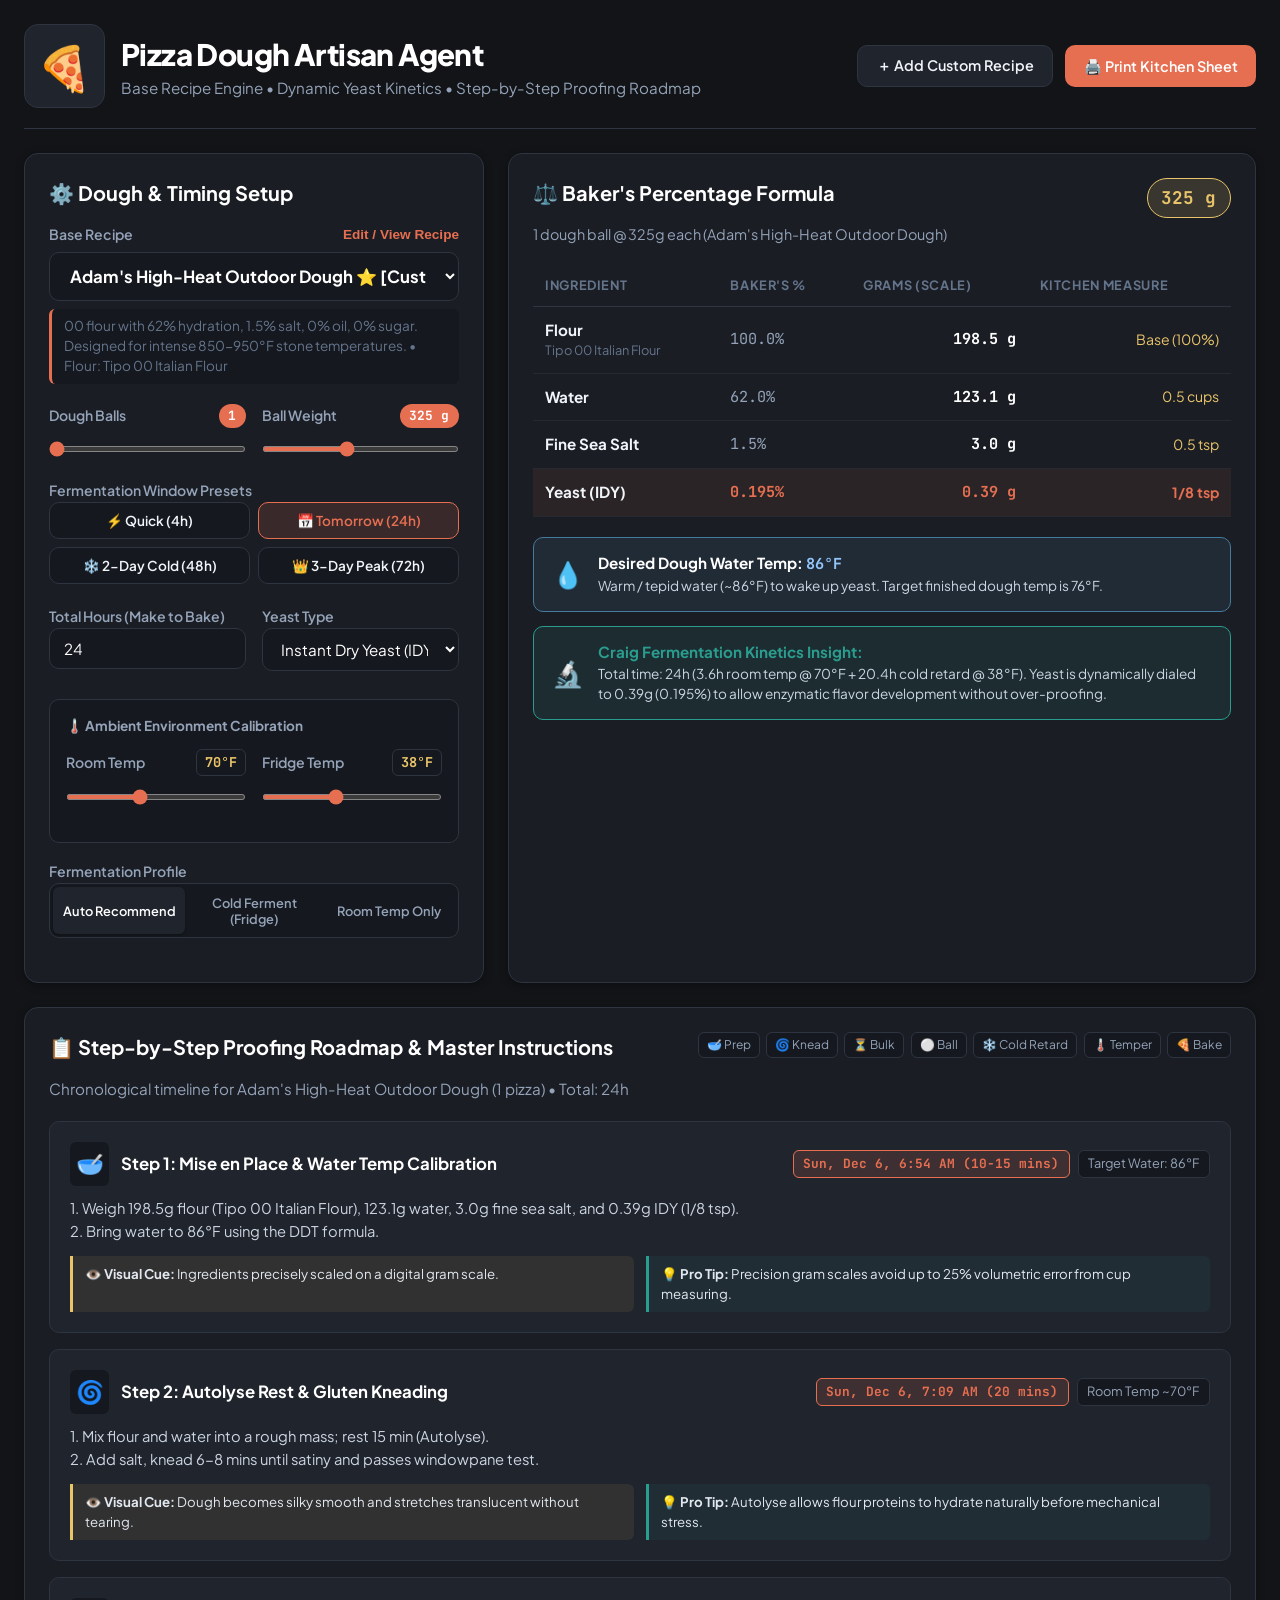
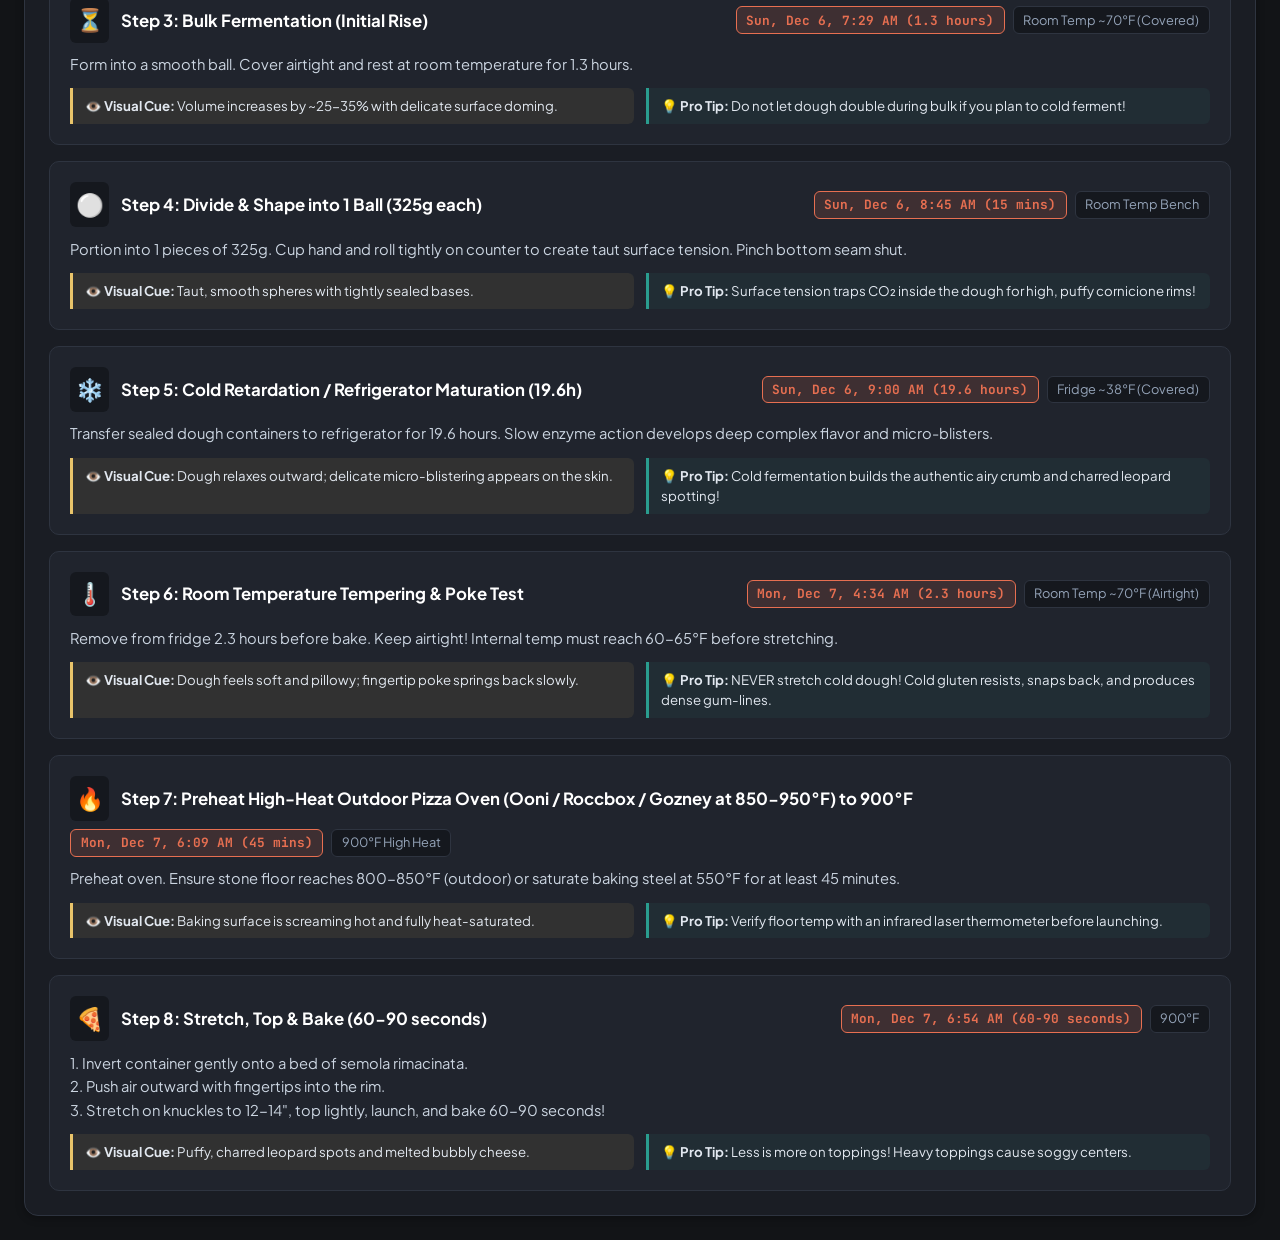
==== web/index.html @ 5084edb1 "feat: initial commit for Pizza Dough Artisan Agent with Railway deployment support" ====
<!DOCTYPE html>
<html lang="en">
<head>
  <meta charset="UTF-8">
  <meta name="viewport" content="width=device-width, initial-scale=1.0">
  <title>🍕 Pizza Dough Artisan Agent</title>
  <link rel="stylesheet" href="style.css">
  <link rel="preconnect" href="https://fonts.googleapis.com">
  <link rel="preconnect" href="https://fonts.gstatic.com" crossorigin>
  <link href="https://fonts.googleapis.com/css2?family=Plus+Jakarta+Sans:wght@400;500;600;700;800&family=JetBrains+Mono:wght@400;600&display=swap" rel="stylesheet">
</head>
<body>
  <div class="app-container">
    <!-- Header -->
    <header class="app-header">
      <div class="header-brand">
        <div class="brand-logo">🍕</div>
        <div>
          <h1>Pizza Dough Artisan Agent</h1>
          <p class="subtitle">Base Recipe Engine • Dynamic Yeast Kinetics • Step-by-Step Proofing Roadmap</p>
        </div>
      </div>
      <div class="header-actions">
        <button id="btn-new-recipe" class="btn btn-secondary">＋ Add Custom Recipe</button>
        <button id="btn-print" class="btn btn-primary">🖨️ Print Kitchen Sheet</button>
      </div>
    </header>

    <!-- Main Grid -->
    <main class="dashboard-grid">
      <!-- Left Column: Controls & Configuration -->
      <section class="card config-card">
        <h2 class="card-title">⚙️ Dough & Timing Setup</h2>

        <!-- Recipe Selector -->
        <div class="form-group">
          <div class="label-row">
            <label for="recipe-select">Base Recipe</label>
            <button id="btn-edit-recipe" class="btn-link">Edit / View Recipe</button>
          </div>
          <select id="recipe-select" class="form-control select-hero">
            <!-- Dynamically populated -->
          </select>
          <div id="recipe-desc" class="recipe-description-badge"></div>
        </div>

        <!-- Dough Scale Controls -->
        <div class="controls-row">
          <div class="form-group half-width">
            <div class="label-row">
              <label for="balls-input">Dough Balls</label>
              <span id="balls-val" class="pill-badge">4</span>
            </div>
            <input type="range" id="balls-slider" min="1" max="12" value="4" class="slider">
          </div>

          <div class="form-group half-width">
            <div class="label-row">
              <label for="weight-input">Ball Weight</label>
              <span id="weight-val" class="pill-badge">260 g</span>
            </div>
            <input type="range" id="weight-slider" min="180" max="520" step="5" value="260" class="slider">
          </div>
        </div>

        <!-- Timing Presets -->
        <div class="form-group">
          <label>Fermentation Window Presets</label>
          <div class="presets-grid">
            <button class="preset-btn" data-hours="4" data-ferment="RT">⚡ Quick (4h)</button>
            <button class="preset-btn active" data-hours="24" data-ferment="CF">📅 Tomorrow (24h)</button>
            <button class="preset-btn" data-hours="48" data-ferment="CF">❄️ 2-Day Cold (48h)</button>
            <button class="preset-btn" data-hours="72" data-ferment="CF">👑 3-Day Peak (72h)</button>
          </div>
        </div>

        <!-- Custom Duration / Ready Target -->
        <div class="controls-row">
          <div class="form-group half-width">
            <label for="hours-input">Total Hours (Make to Bake)</label>
            <input type="number" id="hours-input" min="1" max="120" step="0.5" value="24" class="form-control">
          </div>
          <div class="form-group half-width">
            <label for="yeast-select">Yeast Type</label>
            <select id="yeast-select" class="form-control">
              <option value="IDY" selected>Instant Dry Yeast (IDY)</option>
              <option value="ADY">Active Dry Yeast (ADY)</option>
              <option value="CY">Fresh / Cake Yeast (CY)</option>
              <option value="SOURDOUGH">Sourdough Starter (Levain)</option>
            </select>
          </div>
        </div>

        <!-- Ambient Temperatures -->
        <div class="ambient-box">
          <div class="ambient-header">🌡️ Ambient Environment Calibration</div>
          <div class="controls-row">
            <div class="form-group half-width">
              <div class="label-row">
                <label for="room-temp-slider">Room Temp</label>
                <span id="room-temp-val" class="mono-badge">70°F</span>
              </div>
              <input type="range" id="room-temp-slider" min="60" max="85" value="70" class="slider">
            </div>
            <div class="form-group half-width">
              <div class="label-row">
                <label for="fridge-temp-slider">Fridge Temp</label>
                <span id="fridge-temp-val" class="mono-badge">38°F</span>
              </div>
              <input type="range" id="fridge-temp-slider" min="34" max="44" value="38" class="slider">
            </div>
          </div>
        </div>

        <!-- Fermentation Profile Mode -->
        <div class="form-group" style="margin-top: 1rem;">
          <label>Fermentation Profile</label>
          <div class="segmented-control">
            <button class="segment-btn active" data-mode="AUTO">Auto Recommend</button>
            <button class="segment-btn" data-mode="CF">Cold Ferment (Fridge)</button>
            <button class="segment-btn" data-mode="RT">Room Temp Only</button>
          </div>
        </div>
      </section>

      <!-- Right Column: Live Scaled Formula & DDT -->
      <section class="card formula-card">
        <div class="card-header-flex">
          <div>
            <h2 class="card-title">⚖️ Baker's Percentage Formula</h2>
            <p id="formula-meta" class="formula-subtitle">4 balls @ 260g = 1,040g total dough</p>
          </div>
          <div class="total-weight-pill" id="total-weight-display">1,040 g</div>
        </div>

        <!-- Dynamic Ingredients Table -->
        <div class="table-container">
          <table class="formula-table">
            <thead>
              <tr>
                <th>Ingredient</th>
                <th>Baker's %</th>
                <th class="text-right">Grams (Scale)</th>
                <th class="text-right">Kitchen Measure</th>
              </tr>
            </thead>
            <tbody id="ingredients-tbody">
              <!-- Dynamically populated -->
            </tbody>
          </table>
        </div>

        <!-- DDT Banner -->
        <div class="ddt-banner">
          <div class="ddt-icon">💧</div>
          <div class="ddt-content">
            <div class="ddt-title">Desired Dough Water Temp: <span id="ddt-temp">87°F</span></div>
            <div class="ddt-desc" id="ddt-desc">Lukewarm tap water to hit target 76°F finished dough.</div>
          </div>
        </div>

        <!-- Yeast Kinetic Insight Banner -->
        <div class="kinetic-banner">
          <div class="kinetic-icon">🔬</div>
          <div class="kinetic-content">
            <div class="kinetic-title">Craig Fermentation Kinetics Insight:</div>
            <div class="kinetic-desc" id="kinetic-desc">Calculated based on equivalent room-temperature fermentation hours.</div>
          </div>
        </div>
      </section>

      <!-- Full-Width Bottom Section: Chronological Proofing Roadmap -->
      <section class="card schedule-card full-width">
        <div class="card-header-flex">
          <div>
            <h2 class="card-title">📋 Step-by-Step Proofing Roadmap & Master Instructions</h2>
            <p class="subtitle" id="schedule-subtitle">Timestamped steps from mixing to baking</p>
          </div>
          <div class="timeline-legend">
            <span class="legend-badge">🥣 Prep</span>
            <span class="legend-badge">🌀 Knead</span>
            <span class="legend-badge">⏳ Bulk</span>
            <span class="legend-badge">⚪ Ball</span>
            <span class="legend-badge">❄️ Cold Retard</span>
            <span class="legend-badge">🌡️ Temper</span>
            <span class="legend-badge">🍕 Bake</span>
          </div>
        </div>

        <!-- Timeline Container -->
        <div class="timeline-wrapper" id="timeline-steps">
          <!-- Dynamically populated -->
        </div>
      </section>
    </main>

    <!-- Recipe Modal (Add / Edit) -->
    <div id="recipe-modal" class="modal-backdrop hidden">
      <div class="modal-card">
        <div class="modal-header">
          <h3 id="modal-title">Custom Base Recipe</h3>
          <button id="modal-close" class="modal-close-btn">&times;</button>
        </div>
        <form id="recipe-form" class="modal-body">
          <div class="form-group">
            <label for="rec-id">Recipe ID (Slug)</label>
            <input type="text" id="rec-id" required class="form-control" placeholder="e.g. adams_secret_crust">
          </div>
          <div class="form-group">
            <label for="rec-name">Recipe Display Name</label>
            <input type="text" id="rec-name" required class="form-control" placeholder="e.g. Adam's Cold-Ferment NY Style">
          </div>
          <div class="form-group">
            <label for="rec-flour">Recommended Flour Type</label>
            <input type="text" id="rec-flour" class="form-control" placeholder="e.g. King Arthur Bread Flour or Caputo 00">
          </div>

          <div class="controls-row">
            <div class="form-group quarter-width">
              <label for="rec-hyd">Hydration %</label>
              <input type="number" id="rec-hyd" step="0.5" required class="form-control" value="65.0">
            </div>
            <div class="form-group quarter-width">
              <label for="rec-salt">Salt %</label>
              <input type="number" id="rec-salt" step="0.1" required class="form-control" value="2.4">
            </div>
            <div class="form-group quarter-width">
              <label for="rec-oil">Oil %</label>
              <input type="number" id="rec-oil" step="0.1" class="form-control" value="2.0">
            </div>
            <div class="form-group quarter-width">
              <label for="rec-sugar">Sugar %</label>
              <input type="number" id="rec-sugar" step="0.1" class="form-control" value="1.5">
            </div>
          </div>

          <div class="controls-row">
            <div class="form-group half-width">
              <label for="rec-weight">Default Ball Weight (g)</label>
              <input type="number" id="rec-weight" class="form-control" value="260">
            </div>
            <div class="form-group half-width">
              <label for="rec-balls">Default Balls</label>
              <input type="number" id="rec-balls" class="form-control" value="4">
            </div>
          </div>

          <div class="controls-row">
            <div class="form-group half-width">
              <label for="rec-oven">Oven Setup</label>
              <input type="text" id="rec-oven" class="form-control" value="Home Oven (550°F / Pizza Steel)">
            </div>
            <div class="form-group half-width">
              <label for="rec-temp">Bake Temp (°F)</label>
              <input type="number" id="rec-temp" class="form-control" value="550">
            </div>
          </div>

          <div class="form-group">
            <label for="rec-notes">Notes & Instructions</label>
            <textarea id="rec-notes" class="form-control" rows="2" placeholder="Tips for stretching, toppings, or flour mixes..."></textarea>
          </div>

          <div class="modal-footer">
            <button type="button" id="btn-delete-recipe" class="btn btn-danger hidden">Delete Recipe</button>
            <div style="flex: 1;"></div>
            <button type="button" id="btn-cancel-modal" class="btn btn-secondary">Cancel</button>
            <button type="submit" class="btn btn-primary">Save Recipe</button>
          </div>
        </form>
      </div>
    </div>
  </div>

  <script src="app.js"></script>
</body>
</html>
---- web/style.css ----
/* Modern Dark Pizza Artisan Theme */
:root {
  --bg-primary: #121417;
  --bg-secondary: #1a1d24;
  --bg-card: #20242d;
  --bg-input: #15181e;
  --border-color: #2e3440;
  --border-hover: #434c5e;
  
  --accent-pizza: #e76f51;
  --accent-pizza-hover: #f48265;
  --accent-crust: #e9c46a;
  --accent-basil: #2a9d8f;
  --accent-blue: #457b9d;
  --text-main: #f1f5f9;
  --text-muted: #94a3b8;
  --text-dim: #64748b;
  
  --radius-sm: 6px;
  --radius-md: 10px;
  --radius-lg: 14px;
  --shadow-sm: 0 2px 8px rgba(0,0,0,0.3);
  --shadow-lg: 0 10px 25px rgba(0,0,0,0.45);
}

* {
  box-sizing: border-box;
  margin: 0;
  padding: 0;
}

body {
  background-color: var(--bg-primary);
  color: var(--text-main);
  font-family: 'Plus Jakarta Sans', -apple-system, BlinkMacSystemFont, sans-serif;
  line-height: 1.5;
  padding: 1.5rem;
  min-height: 100vh;
}

.app-container {
  max-width: 1400px;
  margin: 0 auto;
}

/* Header */
.app-header {
  display: flex;
  justify-content: space-between;
  align-items: center;
  margin-bottom: 1.5rem;
  padding-bottom: 1.25rem;
  border-bottom: 1px solid var(--border-color);
  flex-wrap: wrap;
  gap: 1rem;
}

.header-brand {
  display: flex;
  align-items: center;
  gap: 1rem;
}

.brand-logo {
  font-size: 2.75rem;
  background: var(--bg-card);
  padding: 0.5rem 0.75rem;
  border-radius: var(--radius-lg);
  border: 1px solid var(--border-color);
}

h1 {
  font-size: 1.85rem;
  font-weight: 800;
  letter-spacing: -0.02em;
  color: #fff;
}

.subtitle {
  color: var(--text-muted);
  font-size: 0.95rem;
}

.header-actions {
  display: flex;
  gap: 0.75rem;
}

/* Buttons */
.btn {
  font-family: inherit;
  font-size: 0.9rem;
  font-weight: 600;
  padding: 0.65rem 1.15rem;
  border-radius: var(--radius-md);
  border: none;
  cursor: pointer;
  transition: all 0.15s ease;
  display: inline-flex;
  align-items: center;
  gap: 0.5rem;
}

.btn-primary {
  background: var(--accent-pizza);
  color: #fff;
}
.btn-primary:hover {
  background: var(--accent-pizza-hover);
  transform: translateY(-1px);
}

.btn-secondary {
  background: var(--bg-card);
  color: var(--text-main);
  border: 1px solid var(--border-color);
}
.btn-secondary:hover {
  background: var(--border-color);
}

.btn-danger {
  background: #dc2626;
  color: #fff;
}
.btn-danger:hover {
  background: #b91c1c;
}

.btn-link {
  background: none;
  border: none;
  color: var(--accent-pizza);
  font-size: 0.85rem;
  font-weight: 600;
  cursor: pointer;
}
.btn-link:hover {
  text-decoration: underline;
}

/* Grid Layout */
.dashboard-grid {
  display: grid;
  grid-template-columns: 460px 1fr;
  gap: 1.5rem;
}

@media (max-width: 1024px) {
  .dashboard-grid {
    grid-template-columns: 1fr;
  }
}

.card {
  background: var(--bg-secondary);
  border: 1px solid var(--border-color);
  border-radius: var(--radius-lg);
  padding: 1.5rem;
  box-shadow: var(--shadow-sm);
}

.card-title {
  font-size: 1.25rem;
  font-weight: 700;
  margin-bottom: 1rem;
  color: #fff;
  display: flex;
  align-items: center;
  gap: 0.5rem;
}

.card-header-flex {
  display: flex;
  justify-content: space-between;
  align-items: flex-start;
  margin-bottom: 1.25rem;
  flex-wrap: wrap;
  gap: 0.75rem;
}

.full-width {
  grid-column: 1 / -1;
}

/* Forms & Inputs */
.form-group {
  margin-bottom: 1.25rem;
}

.label-row {
  display: flex;
  justify-content: space-between;
  align-items: center;
  margin-bottom: 0.4rem;
}

label {
  font-size: 0.88rem;
  font-weight: 600;
  color: var(--text-muted);
}

.form-control {
  width: 100%;
  padding: 0.65rem 0.85rem;
  background: var(--bg-input);
  border: 1px solid var(--border-color);
  border-radius: var(--radius-md);
  color: #fff;
  font-family: inherit;
  font-size: 0.95rem;
  outline: none;
  transition: border-color 0.15s ease;
}

.form-control:focus {
  border-color: var(--accent-pizza);
}

select.form-control {
  cursor: pointer;
}

.select-hero {
  font-size: 1.05rem;
  font-weight: 700;
  color: #fff;
  padding: 0.75rem 1rem;
}

.recipe-description-badge {
  margin-top: 0.5rem;
  font-size: 0.85rem;
  color: var(--text-dim);
  background: var(--bg-input);
  padding: 0.45rem 0.75rem;
  border-radius: var(--radius-sm);
  border-left: 3px solid var(--accent-pizza);
}

.controls-row {
  display: flex;
  gap: 1rem;
}
.half-width { flex: 1; }
.quarter-width { flex: 1; }

.pill-badge {
  background: var(--accent-pizza);
  color: #fff;
  font-size: 0.8rem;
  font-weight: 700;
  padding: 0.15rem 0.6rem;
  border-radius: 999px;
  font-family: 'JetBrains Mono', monospace;
}

.mono-badge {
  background: var(--bg-input);
  color: var(--accent-crust);
  font-size: 0.85rem;
  font-weight: 700;
  padding: 0.15rem 0.5rem;
  border-radius: var(--radius-sm);
  border: 1px solid var(--border-color);
  font-family: 'JetBrains Mono', monospace;
}

/* Sliders */
.slider {
  width: 100%;
  accent-color: var(--accent-pizza);
  cursor: pointer;
  height: 6px;
  background: var(--bg-input);
  border-radius: 4px;
}

/* Presets Grid */
.presets-grid {
  display: grid;
  grid-template-columns: repeat(2, 1fr);
  gap: 0.5rem;
}

.preset-btn {
  background: var(--bg-input);
  border: 1px solid var(--border-color);
  color: var(--text-main);
  padding: 0.55rem 0.75rem;
  border-radius: var(--radius-md);
  font-family: inherit;
  font-size: 0.85rem;
  font-weight: 600;
  cursor: pointer;
  transition: all 0.15s ease;
}

.preset-btn:hover {
  background: var(--border-color);
}

.preset-btn.active {
  background: rgba(231, 111, 81, 0.15);
  border-color: var(--accent-pizza);
  color: var(--accent-pizza);
}

/* Ambient Box */
.ambient-box {
  background: var(--bg-input);
  border: 1px solid var(--border-color);
  border-radius: var(--radius-md);
  padding: 1rem;
  margin-top: 0.5rem;
}

.ambient-header {
  font-size: 0.85rem;
  font-weight: 700;
  color: var(--text-muted);
  margin-bottom: 0.75rem;
}

/* Segmented Control */
.segmented-control {
  display: flex;
  background: var(--bg-input);
  border: 1px solid var(--border-color);
  border-radius: var(--radius-md);
  padding: 3px;
  gap: 3px;
}

.segment-btn {
  flex: 1;
  background: none;
  border: none;
  color: var(--text-muted);
  font-family: inherit;
  font-size: 0.8rem;
  font-weight: 600;
  padding: 0.45rem;
  border-radius: var(--radius-sm);
  cursor: pointer;
  transition: all 0.15s ease;
}

.segment-btn.active {
  background: var(--bg-card);
  color: #fff;
  box-shadow: 0 1px 3px rgba(0,0,0,0.3);
}

/* Formula Table */
.formula-subtitle {
  font-size: 0.9rem;
  color: var(--text-muted);
}

.total-weight-pill {
  background: rgba(233, 196, 106, 0.15);
  color: var(--accent-crust);
  border: 1px solid var(--accent-crust);
  padding: 0.35rem 0.85rem;
  border-radius: 999px;
  font-family: 'JetBrains Mono', monospace;
  font-size: 1.1rem;
  font-weight: 700;
}

.table-container {
  overflow-x: auto;
  margin-bottom: 1.25rem;
}

.formula-table {
  width: 100%;
  border-collapse: collapse;
  font-size: 0.95rem;
}

.formula-table th {
  text-align: left;
  font-size: 0.8rem;
  text-transform: uppercase;
  letter-spacing: 0.05em;
  color: var(--text-dim);
  padding: 0.65rem 0.75rem;
  border-bottom: 1px solid var(--border-color);
}

.formula-table td {
  padding: 0.75rem;
  border-bottom: 1px solid rgba(255, 255, 255, 0.05);
}

.formula-table tbody tr:hover {
  background: rgba(255, 255, 255, 0.02);
}

.text-right { text-align: right; }

.gram-cell {
  font-family: 'JetBrains Mono', monospace;
  font-weight: 700;
  color: #fff;
}

.pct-cell {
  font-family: 'JetBrains Mono', monospace;
  color: var(--text-muted);
}

.kitchen-cell {
  color: var(--accent-crust);
  font-size: 0.88rem;
}

/* Banners */
.ddt-banner, .kinetic-banner {
  display: flex;
  gap: 0.85rem;
  padding: 0.9rem 1.15rem;
  border-radius: var(--radius-md);
  margin-bottom: 0.85rem;
  align-items: center;
}

.ddt-banner {
  background: rgba(69, 123, 157, 0.15);
  border: 1px solid var(--accent-blue);
}

.ddt-icon, .kinetic-icon {
  font-size: 1.6rem;
}

.ddt-title {
  font-weight: 700;
  font-size: 0.95rem;
  color: #fff;
}

.ddt-title span {
  color: #93c5fd;
  font-family: 'JetBrains Mono', monospace;
}

.ddt-desc {
  font-size: 0.85rem;
  color: #cbd5e1;
}

.kinetic-banner {
  background: rgba(42, 157, 143, 0.12);
  border: 1px solid var(--accent-basil);
}

.kinetic-title {
  font-weight: 700;
  font-size: 0.95rem;
  color: var(--accent-basil);
}

.kinetic-desc {
  font-size: 0.85rem;
  color: #cbd5e1;
}

/* Timeline */
.timeline-legend {
  display: flex;
  gap: 0.4rem;
  flex-wrap: wrap;
}

.legend-badge {
  font-size: 0.75rem;
  background: var(--bg-input);
  border: 1px solid var(--border-color);
  padding: 0.2rem 0.5rem;
  border-radius: var(--radius-sm);
  color: var(--text-muted);
}

.timeline-wrapper {
  display: flex;
  flex-direction: column;
  gap: 1rem;
  margin-top: 0.5rem;
}

.milestone-card {
  background: var(--bg-card);
  border: 1px solid var(--border-color);
  border-radius: var(--radius-md);
  padding: 1.25rem;
  position: relative;
  transition: transform 0.15s ease, border-color 0.15s ease;
}

.milestone-card:hover {
  border-color: var(--border-hover);
  transform: translateX(4px);
}

.milestone-header {
  display: flex;
  justify-content: space-between;
  align-items: center;
  margin-bottom: 0.65rem;
  flex-wrap: wrap;
  gap: 0.5rem;
}

.milestone-title-row {
  display: flex;
  align-items: center;
  gap: 0.75rem;
}

.milestone-icon {
  font-size: 1.4rem;
  background: var(--bg-input);
  padding: 0.35rem;
  border-radius: var(--radius-sm);
}

.milestone-title {
  font-size: 1.05rem;
  font-weight: 700;
  color: #fff;
}

.milestone-badges {
  display: flex;
  gap: 0.5rem;
  align-items: center;
}

.badge-time {
  background: rgba(231, 111, 81, 0.15);
  color: var(--accent-pizza);
  border: 1px solid var(--accent-pizza);
  font-size: 0.8rem;
  font-weight: 700;
  padding: 0.2rem 0.6rem;
  border-radius: var(--radius-sm);
  font-family: 'JetBrains Mono', monospace;
}

.badge-temp {
  background: var(--bg-input);
  color: var(--text-muted);
  border: 1px solid var(--border-color);
  font-size: 0.8rem;
  padding: 0.2rem 0.6rem;
  border-radius: var(--radius-sm);
}

.milestone-instructions {
  color: #cbd5e1;
  font-size: 0.92rem;
  line-height: 1.6;
  margin-bottom: 0.75rem;
  white-space: pre-line;
}

.milestone-callouts {
  display: grid;
  grid-template-columns: 1fr 1fr;
  gap: 0.75rem;
  margin-top: 0.5rem;
}

@media (max-width: 768px) {
  .milestone-callouts {
    grid-template-columns: 1fr;
  }
}

.cue-box {
  background: rgba(233, 196, 106, 0.08);
  border-left: 3px solid var(--accent-crust);
  padding: 0.5rem 0.75rem;
  border-radius: 0 var(--radius-sm) var(--radius-sm) 0;
  font-size: 0.83rem;
  color: #e2e8f0;
}

.tip-box {
  background: rgba(42, 157, 143, 0.08);
  border-left: 3px solid var(--accent-basil);
  padding: 0.5rem 0.75rem;
  border-radius: 0 var(--radius-sm) var(--radius-sm) 0;
  font-size: 0.83rem;
  color: #e2e8f0;
}

/* Modal */
.modal-backdrop {
  position: fixed;
  top: 0;
  left: 0;
  right: 0;
  bottom: 0;
  background: rgba(0, 0, 0, 0.75);
  display: flex;
  align-items: center;
  justify-content: center;
  z-index: 1000;
  padding: 1rem;
}

.modal-backdrop.hidden {
  display: none;
}

.modal-card {
  background: var(--bg-secondary);
  border: 1px solid var(--border-color);
  border-radius: var(--radius-lg);
  width: 100%;
  max-width: 650px;
  max-height: 90vh;
  overflow-y: auto;
  box-shadow: var(--shadow-lg);
}

.modal-header {
  display: flex;
  justify-content: space-between;
  align-items: center;
  padding: 1.25rem 1.5rem;
  border-bottom: 1px solid var(--border-color);
}

.modal-header h3 {
  font-size: 1.3rem;
  font-weight: 700;
}

.modal-close-btn {
  background: none;
  border: none;
  font-size: 1.75rem;
  color: var(--text-muted);
  cursor: pointer;
}
.modal-close-btn:hover { color: #fff; }

.modal-body {
  padding: 1.5rem;
}

.modal-footer {
  display: flex;
  gap: 0.75rem;
  margin-top: 1.5rem;
  padding-top: 1.25rem;
  border-top: 1px solid var(--border-color);
}

.hidden { display: none !important; }

/* Print Styles */
@media print {
  body {
    background: #fff !important;
    color: #000 !important;
    padding: 0 !important;
  }
  .app-header button, .config-card, .segmented-control, .presets-grid, .btn-link {
    display: none !important;
  }
  .dashboard-grid {
    display: block !important;
  }
  .card {
    background: #fff !important;
    border: 1px solid #ccc !important;
    color: #000 !important;
    box-shadow: none !important;
    margin-bottom: 1.5rem !important;
    page-break-inside: avoid;
  }
  .card-title, h1, .milestone-title {
    color: #000 !important;
  }
  .formula-table th, .formula-table td {
    color: #000 !important;
    border-bottom: 1px solid #ddd !important;
  }
  .gram-cell, .pct-cell {
    color: #000 !important;
  }
  .ddt-banner, .kinetic-banner, .cue-box, .tip-box, .milestone-card {
    background: #f8f8f8 !important;
    border-color: #999 !important;
    color: #000 !important;
  }
  .milestone-instructions {
    color: #222 !important;
  }
}
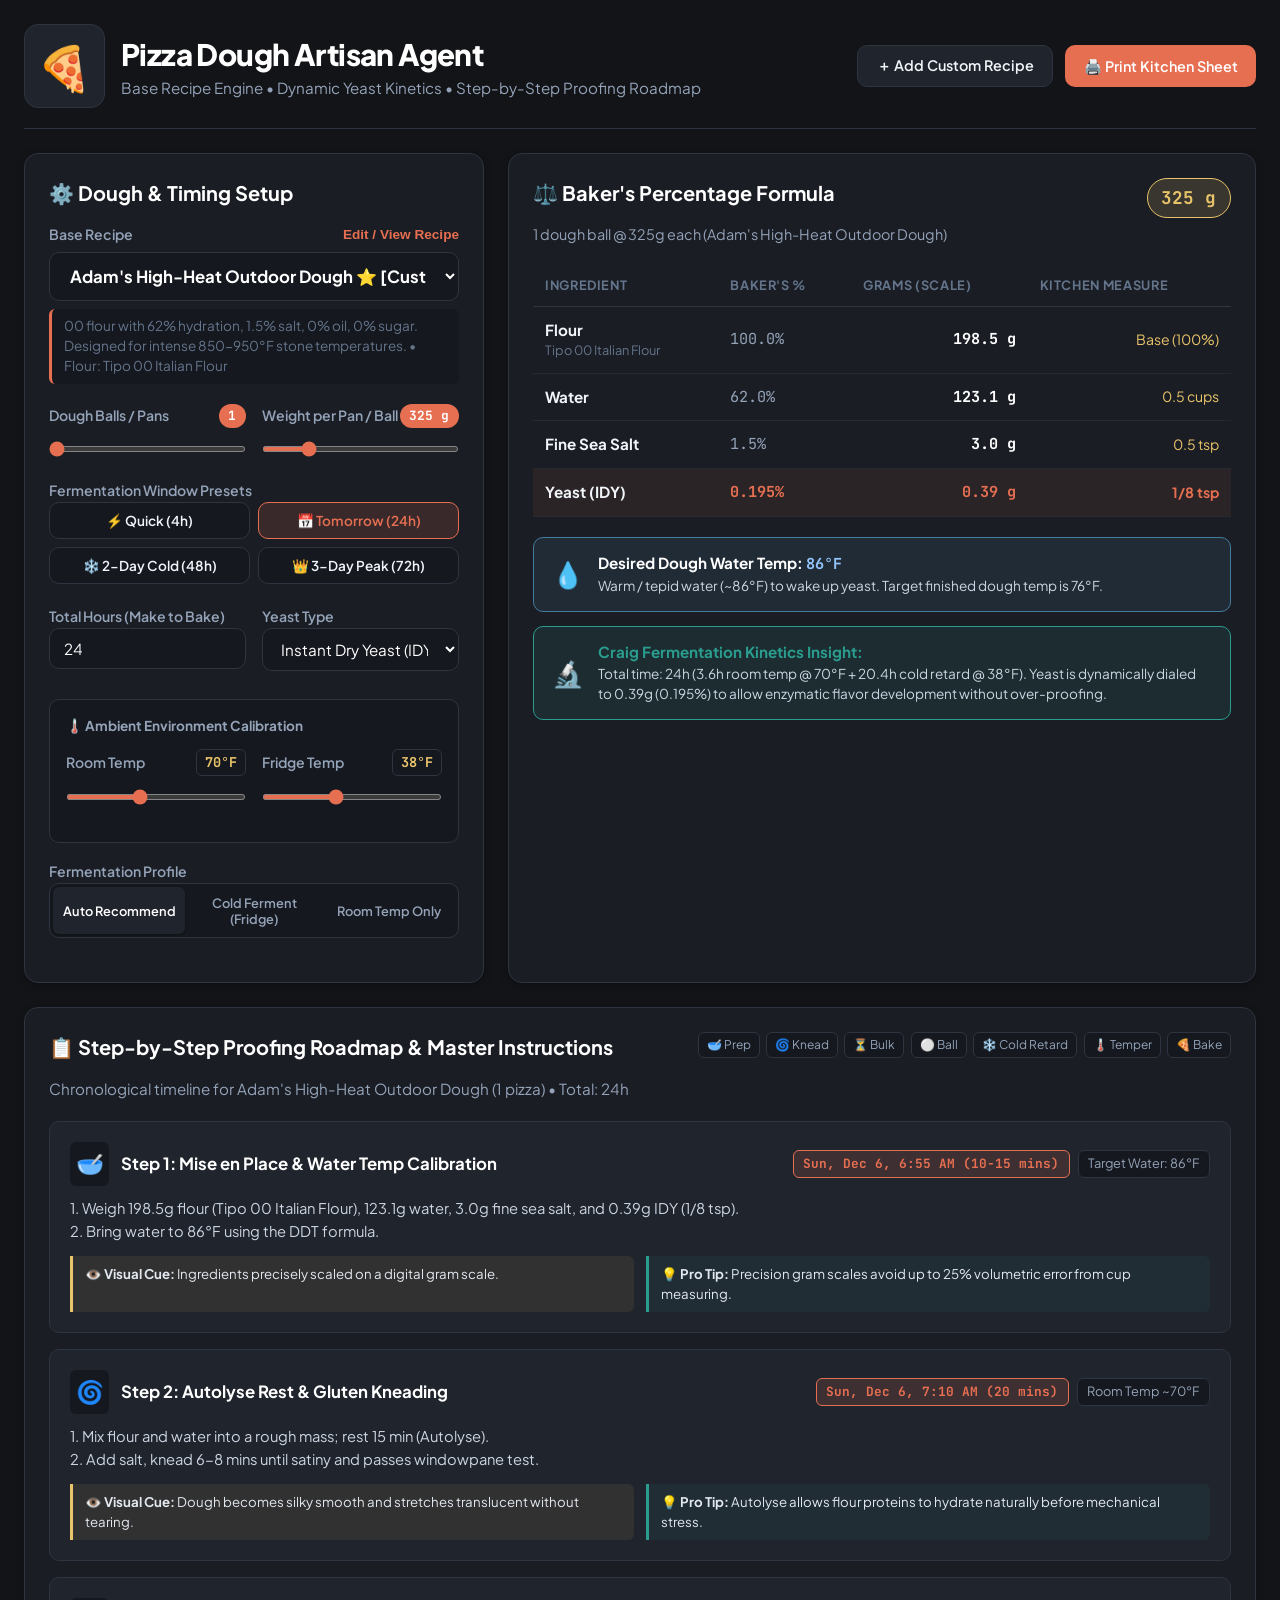
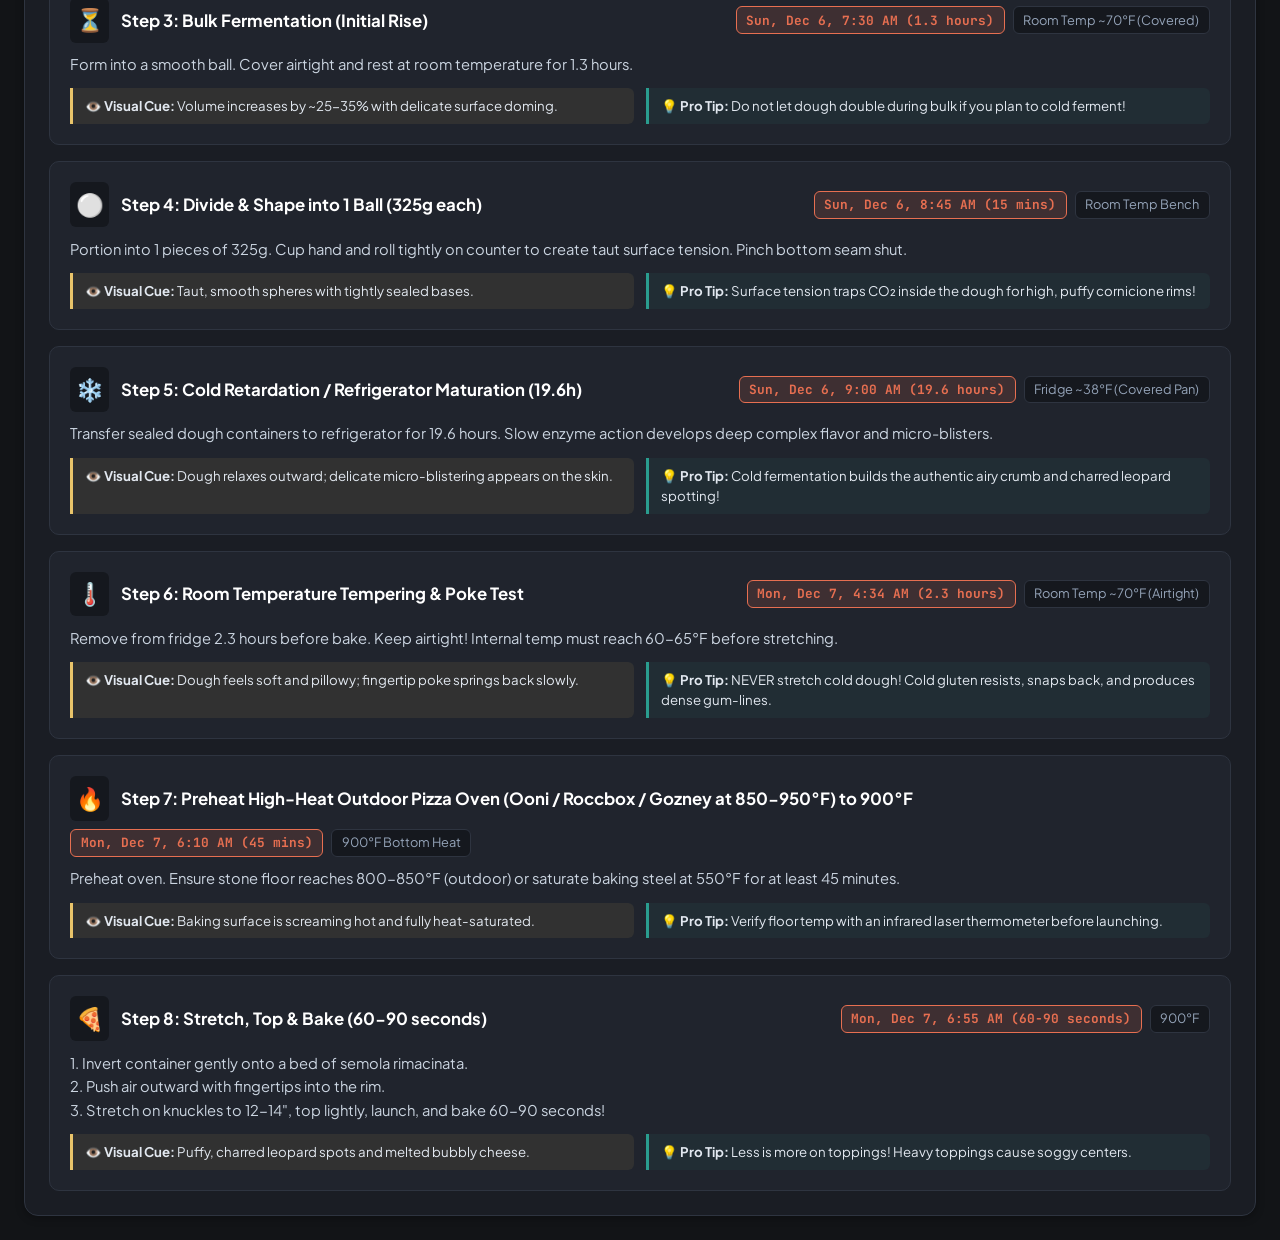
==== commit b25514d9: "feat: add Adam's Detroit style pan pizza with 13x9, 14x10, and 8x10 pan scaling" ====
--- a/web/index.html
+++ b/web/index.html
@@ -44,11 +44,33 @@
           <div id="recipe-desc" class="recipe-description-badge"></div>
         </div>
 
+        <!-- Detroit Pan Size Selector (Visible for pan styles) -->
+        <div id="pan-size-group" class="form-group" style="display: none; margin-top: 0.75rem;">
+          <div class="label-row">
+            <label>Detroit Pizza Pan Size</label>
+            <span id="pan-spec-badge" class="pill-badge" style="background: rgba(245, 158, 11, 0.2); color: #fbbf24; border: 1px solid rgba(245, 158, 11, 0.4);">13" × 9" (643g dough)</span>
+          </div>
+          <div class="presets-grid pan-presets-grid" style="grid-template-columns: repeat(3, 1fr);">
+            <button type="button" class="pan-size-btn active" data-pan="13x9" data-weight="643">
+              <strong>13" × 9"</strong>
+              <small>Standard (643g)</small>
+            </button>
+            <button type="button" class="pan-size-btn" data-pan="14x10" data-weight="770">
+              <strong>14" × 10"</strong>
+              <small>Large (770g)</small>
+            </button>
+            <button type="button" class="pan-size-btn" data-pan="8x10" data-weight="440">
+              <strong>8" × 10"</strong>
+              <small>Small (440g)</small>
+            </button>
+          </div>
+        </div>
+
         <!-- Dough Scale Controls -->
         <div class="controls-row">
           <div class="form-group half-width">
             <div class="label-row">
-              <label for="balls-input">Dough Balls</label>
+              <label for="balls-input" id="balls-label">Dough Balls / Pans</label>
               <span id="balls-val" class="pill-badge">4</span>
             </div>
             <input type="range" id="balls-slider" min="1" max="12" value="4" class="slider">
@@ -56,10 +78,10 @@
 
           <div class="form-group half-width">
             <div class="label-row">
-              <label for="weight-input">Ball Weight</label>
+              <label for="weight-input" id="weight-label">Weight per Pan / Ball</label>
               <span id="weight-val" class="pill-badge">260 g</span>
             </div>
-            <input type="range" id="weight-slider" min="180" max="520" step="5" value="260" class="slider">
+            <input type="range" id="weight-slider" min="180" max="850" step="5" value="260" class="slider">
           </div>
         </div>
 
--- a/web/style.css
+++ b/web/style.css
@@ -665,6 +665,57 @@
 
 .hidden { display: none !important; }
 
+/* Pan Size Selector Styles */
+.pan-presets-grid {
+  display: grid;
+  grid-template-columns: repeat(3, 1fr);
+  gap: 0.5rem;
+  margin-top: 0.35rem;
+}
+
+.pan-size-btn {
+  display: flex;
+  flex-direction: column;
+  align-items: center;
+  justify-content: center;
+  gap: 2px;
+  padding: 8px 6px;
+  background: rgba(255, 255, 255, 0.04);
+  border: 1px solid rgba(255, 255, 255, 0.12);
+  border-radius: var(--radius-sm);
+  color: #e2e8f0;
+  cursor: pointer;
+  transition: all 0.2s ease;
+  font-family: inherit;
+}
+
+.pan-size-btn strong {
+  font-size: 0.88rem;
+  font-weight: 700;
+  color: #fff;
+}
+
+.pan-size-btn small {
+  font-size: 0.72rem;
+  color: #94a3b8;
+}
+
+.pan-size-btn:hover {
+  background: rgba(245, 158, 11, 0.15);
+  border-color: rgba(245, 158, 11, 0.5);
+}
+
+.pan-size-btn.active {
+  background: rgba(245, 158, 11, 0.22);
+  border-color: #f59e0b;
+  color: #fef3c7;
+  box-shadow: 0 0 12px rgba(245, 158, 11, 0.25);
+}
+
+.pan-size-btn.active small {
+  color: #fde68a;
+}
+
 /* Print Styles */
 @media print {
   body {
